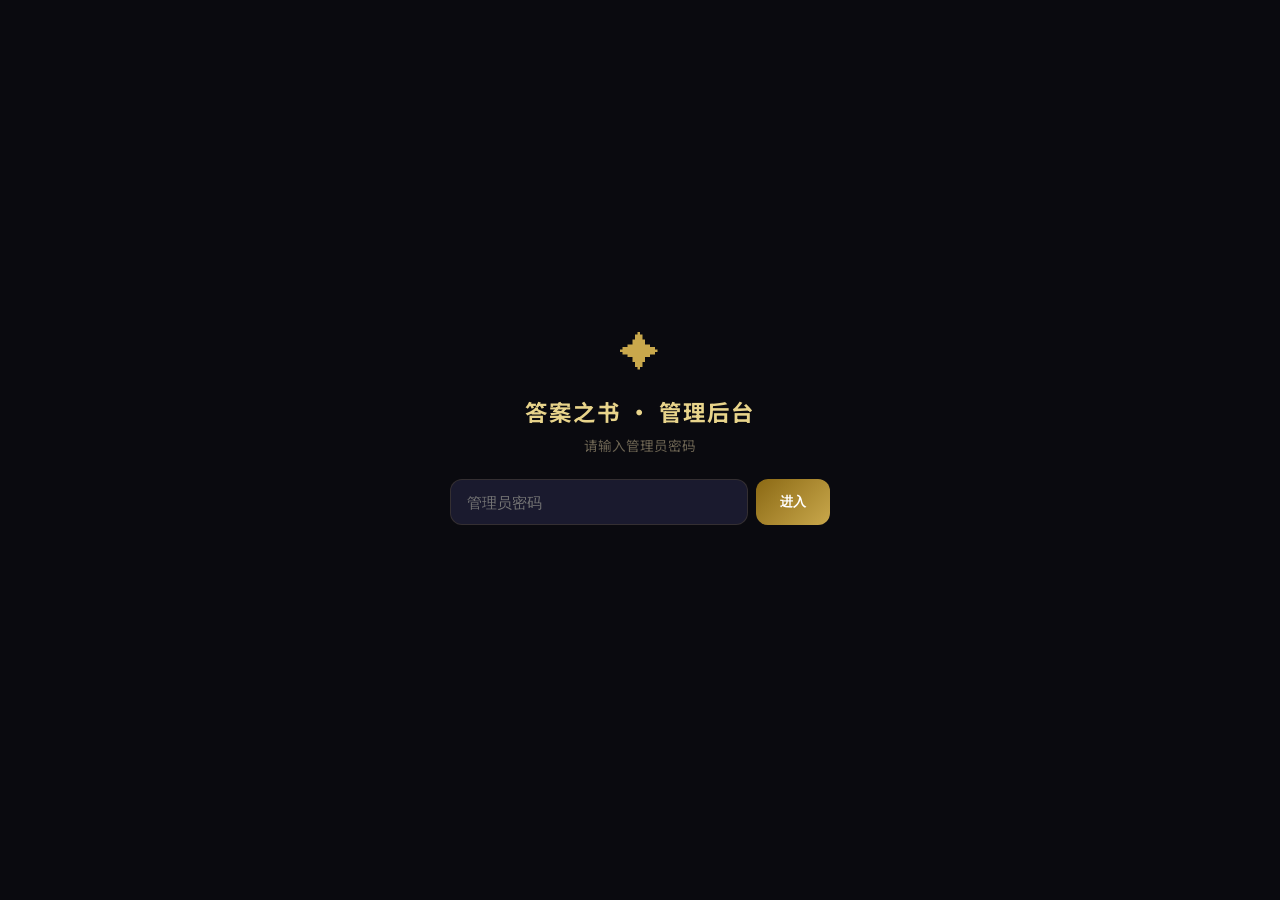
==== admin.html @ 8a8ade51 "Deploy answer-book to GitHub Pages" ====
<!DOCTYPE html>
<html lang="zh-CN">
<head>
    <meta charset="UTF-8">
    <meta name="viewport" content="width=device-width, initial-scale=1.0, viewport-fit=cover">
    <title>答案之书 · 管理后台</title>
    <link href="https://fonts.googleapis.com/css2?family=Noto+Sans+SC:wght@300;400;500;700&family=JetBrains+Mono:wght@400;500&display=swap" rel="stylesheet">
    <link rel="stylesheet" href="admin.css">
</head>
<body>
    <div id="admin-app">
        <!-- 登录页 -->
        <div id="admin-login" class="admin-login">
            <div class="admin-login-card">
                <div class="admin-logo">✦</div>
                <h1>答案之书 · 管理后台</h1>
                <p>请输入管理员密码</p>
                <div class="admin-input-group">
                    <input type="password" id="adminPassword" placeholder="管理员密码" onkeydown="if(event.key==='Enter')adminLogin()">
                    <button onclick="adminLogin()">进入</button>
                </div>
                <p class="admin-error" id="adminError"></p>
            </div>
        </div>

        <!-- 管理面板 -->
        <div id="admin-panel" class="admin-panel" style="display:none">
            <header class="admin-header">
                <div class="admin-header-left">
                    <span class="admin-header-icon">✦</span>
                    <h1>邀请码管理</h1>
                </div>
                <div class="admin-header-right">
                    <a href="index.html" class="admin-link">前往答案之书</a>
                    <button class="btn-logout" onclick="adminLogout()">退出登录</button>
                </div>
            </header>

            <!-- 统计卡片 -->
            <div class="stats-grid">
                <div class="stat-card total">
                    <div class="stat-number" id="statTotal">0</div>
                    <div class="stat-label">总数</div>
                </div>
                <div class="stat-card unused">
                    <div class="stat-number" id="statUnused">0</div>
                    <div class="stat-label">未使用</div>
                </div>
                <div class="stat-card used">
                    <div class="stat-number" id="statUsed">0</div>
                    <div class="stat-label">已使用</div>
                </div>
                <div class="stat-card disabled">
                    <div class="stat-number" id="statDisabled">0</div>
                    <div class="stat-label">已禁用</div>
                </div>
            </div>

            <!-- 操作栏 -->
            <div class="actions-bar">
                <div class="actions-left">
                    <button class="btn-generate" onclick="generateNewCodes()">
                        <svg width="16" height="16" viewBox="0 0 24 24" fill="none" stroke="currentColor" stroke-width="2"><path d="M12 5v14M5 12h14"/></svg>
                        生成邀请码
                    </button>
                    <select id="generateCount" class="select-count">
                        <option value="1">1个</option>
                        <option value="5">5个</option>
                        <option value="10">10个</option>
                        <option value="20">20个</option>
                    </select>
                </div>
                <div class="actions-right">
                    <div class="filter-group">
                        <button class="filter-btn active" data-filter="all" onclick="filterCodes('all', this)">全部</button>
                        <button class="filter-btn" data-filter="unused" onclick="filterCodes('unused', this)">未使用</button>
                        <button class="filter-btn" data-filter="used" onclick="filterCodes('used', this)">已使用</button>
                        <button class="filter-btn" data-filter="disabled" onclick="filterCodes('disabled', this)">已禁用</button>
                    </div>
                </div>
            </div>

            <!-- 邀请码列表 -->
            <div class="codes-table-wrapper">
                <table class="codes-table">
                    <thead>
                        <tr>
                            <th>#</th>
                            <th>邀请码</th>
                            <th>状态</th>
                            <th>创建时间</th>
                            <th>使用时间</th>
                            <th>操作</th>
                        </tr>
                    </thead>
                    <tbody id="codesTableBody">
                    </tbody>
                </table>
                <div class="empty-state" id="emptyState" style="display:none">
                    <p>暂无邀请码数据</p>
                </div>
            </div>
        </div>
    </div>

    <!-- Toast -->
    <div class="toast-container" id="toastContainer"></div>

    <script src="invite-code.js"></script>
    <script>
        let currentFilter = 'all';

        // 初始化
        document.addEventListener('DOMContentLoaded', () => {
            InviteCodeManager.init();
            if (InviteCodeManager.isAdminAuthed()) {
                showPanel();
            }
        });

        function adminLogin() {
            const pwd = document.getElementById('adminPassword').value;
            if (InviteCodeManager.verifyAdmin(pwd)) {
                showPanel();
            } else {
                document.getElementById('adminError').textContent = '密码错误';
                document.getElementById('adminPassword').classList.add('shake');
                setTimeout(() => document.getElementById('adminPassword').classList.remove('shake'), 500);
            }
        }

        function adminLogout() {
            InviteCodeManager.adminLogout();
            document.getElementById('admin-login').style.display = 'flex';
            document.getElementById('admin-panel').style.display = 'none';
        }

        function showPanel() {
            document.getElementById('admin-login').style.display = 'none';
            document.getElementById('admin-panel').style.display = 'block';
            refreshData();
        }

        function refreshData() {
            // 更新统计
            const stats = InviteCodeManager.getStats();
            document.getElementById('statTotal').textContent = stats.total;
            document.getElementById('statUnused').textContent = stats.unused;
            document.getElementById('statUsed').textContent = stats.used;
            document.getElementById('statDisabled').textContent = stats.disabled;

            // 更新表格
            renderTable();
        }

        function renderTable() {
            const codes = InviteCodeManager.getAllCodes();
            const filtered = currentFilter === 'all' ? codes : codes.filter(c => c.status === currentFilter);
            const tbody = document.getElementById('codesTableBody');
            const empty = document.getElementById('emptyState');

            if (filtered.length === 0) {
                tbody.innerHTML = '';
                empty.style.display = 'block';
                return;
            }
            empty.style.display = 'none';

            tbody.innerHTML = filtered.map((code, i) => `
                <tr class="code-row ${code.status}">
                    <td class="td-num">${i + 1}</td>
                    <td class="td-code">
                        <span class="code-text">${code.code}</span>
                        <button class="btn-copy-sm" onclick="copyCode('${code.code}')" title="复制">
                            <svg width="14" height="14" viewBox="0 0 24 24" fill="none" stroke="currentColor" stroke-width="2"><rect x="9" y="9" width="13" height="13" rx="2" ry="2"/><path d="M5 15H4a2 2 0 0 1-2-2V4a2 2 0 0 1 2-2h9a2 2 0 0 1 2 2v1"/></svg>
                        </button>
                    </td>
                    <td><span class="status-badge ${code.status}">${getStatusText(code.status)}</span></td>
                    <td class="td-time">${formatTime(code.createdAt)}</td>
                    <td class="td-time">${code.usedAt ? formatTime(code.usedAt) : '-'}</td>
                    <td class="td-actions">
                        ${code.status === 'unused' ? `<button class="btn-action disable" onclick="toggleCode('${code.code}', 'disable')">禁用</button>` : ''}
                        ${code.status === 'disabled' ? `<button class="btn-action enable" onclick="toggleCode('${code.code}', 'enable')">启用</button>` : ''}
                        ${code.status === 'used' ? `<button class="btn-action reset" onclick="toggleCode('${code.code}', 'enable')">重置</button>` : ''}
                        <button class="btn-action delete" onclick="deleteCode('${code.code}')">删除</button>
                    </td>
                </tr>
            `).join('');
        }

        function generateNewCodes() {
            const count = parseInt(document.getElementById('generateCount').value);
            const newCodes = InviteCodeManager.generateCodes(count);
            refreshData();
            showToast(`成功生成 ${count} 个邀请码`);
        }

        function filterCodes(filter, btn) {
            currentFilter = filter;
            document.querySelectorAll('.filter-btn').forEach(b => b.classList.remove('active'));
            btn.classList.add('active');
            renderTable();
        }

        function toggleCode(code, action) {
            if (action === 'disable') {
                InviteCodeManager.disableCode(code);
                showToast('已禁用');
            } else {
                InviteCodeManager.enableCode(code);
                showToast('已启用/重置');
            }
            refreshData();
        }

        function deleteCode(code) {
            if (confirm('确定删除此邀请码？')) {
                InviteCodeManager.deleteCode(code);
                refreshData();
                showToast('已删除');
            }
        }

        function copyCode(code) {
            navigator.clipboard.writeText(code).then(() => showToast('已复制到剪贴板'));
        }

        function getStatusText(status) {
            return { unused: '未使用', used: '已使用', disabled: '已禁用' }[status] || status;
        }

        function formatTime(isoStr) {
            if (!isoStr) return '-';
            const d = new Date(isoStr);
            return `${d.getMonth()+1}/${d.getDate()} ${d.getHours().toString().padStart(2,'0')}:${d.getMinutes().toString().padStart(2,'0')}`;
        }

        function showToast(msg) {
            const container = document.getElementById('toastContainer');
            const toast = document.createElement('div');
            toast.className = 'toast';
            toast.textContent = msg;
            container.appendChild(toast);
            requestAnimationFrame(() => toast.classList.add('show'));
            setTimeout(() => {
                toast.classList.remove('show');
                setTimeout(() => toast.remove(), 300);
            }, 2000);
        }
    </script>
</body>
</html>
---- admin.css ----
/* ============================================================
   答案之书 · 管理后台样式
   ============================================================ */
:root {
    --bg-deep: #0a0a0f;
    --bg-surface: #12121a;
    --bg-card: #1a1a2e;
    --bg-card-hover: #222240;
    --text-primary: #f0e6d3;
    --text-secondary: #a09880;
    --text-muted: #6b6352;
    --gold: #c9a84c;
    --gold-light: #e8d48b;
    --gold-dark: #8b6914;
    --border: rgba(201,168,76,0.15);
    --green: #4ECDC4;
    --red: #FF6B6B;
    --orange: #FFB347;
    --radius: 12px;
    --font-sans: 'Noto Sans SC', -apple-system, BlinkMacSystemFont, sans-serif;
    --font-mono: 'JetBrains Mono', 'Courier New', monospace;
}

* { box-sizing: border-box; margin: 0; padding: 0; }
body {
    font-family: var(--font-sans);
    background: var(--bg-deep);
    color: var(--text-primary);
    min-height: 100vh;
    -webkit-font-smoothing: antialiased;
}

/* ===== Login ===== */
.admin-login {
    display: flex;
    align-items: center;
    justify-content: center;
    min-height: 100vh;
    padding: 24px;
}
.admin-login-card {
    text-align: center;
    max-width: 380px;
    width: 100%;
}
.admin-logo {
    font-size: 2.5rem;
    color: var(--gold);
    margin-bottom: 16px;
}
.admin-login-card h1 {
    font-size: 1.4rem;
    color: var(--gold-light);
    margin-bottom: 8px;
    letter-spacing: 2px;
}
.admin-login-card > p {
    color: var(--text-muted);
    font-size: 0.85rem;
    margin-bottom: 24px;
}
.admin-input-group {
    display: flex;
    gap: 8px;
}
.admin-input-group input {
    flex: 1;
    height: 46px;
    background: var(--bg-card);
    border: 1.5px solid var(--border);
    border-radius: var(--radius);
    padding: 0 16px;
    color: var(--text-primary);
    font-size: 0.95rem;
    outline: none;
    transition: border-color 0.3s;
}
.admin-input-group input:focus { border-color: var(--gold); }
.admin-input-group button {
    height: 46px;
    padding: 0 24px;
    background: linear-gradient(135deg, var(--gold-dark), var(--gold));
    border: none;
    border-radius: var(--radius);
    color: #fff;
    font-weight: 600;
    cursor: pointer;
    white-space: nowrap;
    transition: all 0.2s;
}
.admin-input-group button:hover { opacity: 0.9; }
.admin-error { color: var(--red); font-size: 0.8rem; margin-top: 10px; min-height: 20px; }

@keyframes shake { 0%,100%{transform:translateX(0)} 20%{transform:translateX(-6px)} 40%{transform:translateX(6px)} 60%{transform:translateX(-4px)} 80%{transform:translateX(4px)} }
.shake { animation: shake 0.4s ease; }

/* ===== Panel ===== */
.admin-panel {
    max-width: 960px;
    margin: 0 auto;
    padding: 24px;
}
.admin-header {
    display: flex;
    align-items: center;
    justify-content: space-between;
    margin-bottom: 28px;
    flex-wrap: wrap;
    gap: 12px;
}
.admin-header-left {
    display: flex;
    align-items: center;
    gap: 10px;
}
.admin-header-icon { font-size: 1.5rem; color: var(--gold); }
.admin-header h1 {
    font-size: 1.3rem;
    color: var(--gold-light);
    letter-spacing: 2px;
}
.admin-header-right { display: flex; gap: 10px; align-items: center; }
.admin-link {
    color: var(--text-secondary);
    font-size: 0.85rem;
    text-decoration: none;
    padding: 8px 14px;
    border-radius: 8px;
    transition: all 0.2s;
}
.admin-link:hover { color: var(--gold-light); background: var(--bg-card); }
.btn-logout {
    background: var(--bg-card);
    border: 1px solid var(--border);
    color: var(--text-secondary);
    padding: 8px 14px;
    border-radius: 8px;
    font-size: 0.85rem;
    cursor: pointer;
    transition: all 0.2s;
}
.btn-logout:hover { color: var(--red); border-color: rgba(255,107,107,0.3); }

/* Stats */
.stats-grid {
    display: grid;
    grid-template-columns: repeat(4, 1fr);
    gap: 12px;
    margin-bottom: 24px;
}
.stat-card {
    background: var(--bg-card);
    border: 1px solid var(--border);
    border-radius: var(--radius);
    padding: 20px;
    text-align: center;
}
.stat-number {
    font-size: 2rem;
    font-weight: 700;
    margin-bottom: 4px;
    font-family: var(--font-mono);
}
.stat-label { font-size: 0.8rem; color: var(--text-muted); }
.stat-card.total .stat-number { color: var(--gold-light); }
.stat-card.unused .stat-number { color: var(--green); }
.stat-card.used .stat-number { color: var(--text-secondary); }
.stat-card.disabled .stat-number { color: var(--red); }

/* Actions */
.actions-bar {
    display: flex;
    align-items: center;
    justify-content: space-between;
    margin-bottom: 16px;
    flex-wrap: wrap;
    gap: 12px;
}
.actions-left { display: flex; gap: 8px; align-items: center; }
.btn-generate {
    height: 40px;
    padding: 0 18px;
    background: linear-gradient(135deg, var(--gold-dark), var(--gold));
    border: none;
    border-radius: 8px;
    color: #fff;
    font-size: 0.85rem;
    font-weight: 600;
    cursor: pointer;
    display: flex;
    align-items: center;
    gap: 6px;
    transition: all 0.2s;
}
.btn-generate:hover { opacity: 0.9; }
.select-count {
    height: 40px;
    padding: 0 12px;
    background: var(--bg-card);
    border: 1px solid var(--border);
    border-radius: 8px;
    color: var(--text-primary);
    font-size: 0.85rem;
    cursor: pointer;
    outline: none;
}
.filter-group { display: flex; gap: 4px; }
.filter-btn {
    padding: 8px 14px;
    background: var(--bg-card);
    border: 1px solid var(--border);
    border-radius: 8px;
    color: var(--text-muted);
    font-size: 0.8rem;
    cursor: pointer;
    transition: all 0.2s;
}
.filter-btn:hover { color: var(--text-secondary); }
.filter-btn.active {
    background: rgba(201,168,76,0.1);
    border-color: var(--gold);
    color: var(--gold-light);
}

/* Table */
.codes-table-wrapper {
    background: var(--bg-card);
    border: 1px solid var(--border);
    border-radius: var(--radius);
    overflow: hidden;
    overflow-x: auto;
}
.codes-table {
    width: 100%;
    border-collapse: collapse;
    font-size: 0.85rem;
    min-width: 640px;
}
.codes-table th {
    text-align: left;
    padding: 14px 16px;
    background: rgba(0,0,0,0.2);
    color: var(--text-muted);
    font-weight: 500;
    font-size: 0.8rem;
    letter-spacing: 1px;
    text-transform: uppercase;
    border-bottom: 1px solid var(--border);
}
.codes-table td {
    padding: 12px 16px;
    border-bottom: 1px solid rgba(255,255,255,0.03);
}
.code-row:hover td { background: rgba(201,168,76,0.03); }
.td-num { color: var(--text-muted); width: 40px; }
.td-code { font-family: var(--font-mono); letter-spacing: 1px; }
.code-text { color: var(--gold-light); }
.btn-copy-sm {
    background: none;
    border: none;
    color: var(--text-muted);
    cursor: pointer;
    padding: 4px;
    vertical-align: middle;
    transition: color 0.2s;
}
.btn-copy-sm:hover { color: var(--gold); }
.td-time { color: var(--text-muted); font-size: 0.8rem; font-family: var(--font-mono); }

.status-badge {
    display: inline-block;
    padding: 4px 12px;
    border-radius: 20px;
    font-size: 0.75rem;
    font-weight: 500;
}
.status-badge.unused { background: rgba(78,205,196,0.1); color: var(--green); }
.status-badge.used { background: rgba(160,152,128,0.1); color: var(--text-secondary); }
.status-badge.disabled { background: rgba(255,107,107,0.1); color: var(--red); }

.td-actions { display: flex; gap: 6px; }
.btn-action {
    padding: 5px 12px;
    border-radius: 6px;
    font-size: 0.75rem;
    cursor: pointer;
    border: 1px solid;
    background: transparent;
    transition: all 0.2s;
}
.btn-action.disable { color: var(--orange); border-color: rgba(255,179,71,0.3); }
.btn-action.disable:hover { background: rgba(255,179,71,0.1); }
.btn-action.enable { color: var(--green); border-color: rgba(78,205,196,0.3); }
.btn-action.enable:hover { background: rgba(78,205,196,0.1); }
.btn-action.reset { color: var(--text-secondary); border-color: var(--border); }
.btn-action.reset:hover { background: rgba(201,168,76,0.05); }
.btn-action.delete { color: var(--red); border-color: rgba(255,107,107,0.3); }
.btn-action.delete:hover { background: rgba(255,107,107,0.1); }

.empty-state {
    padding: 48px;
    text-align: center;
    color: var(--text-muted);
}

/* Toast */
.toast-container {
    position: fixed;
    top: 24px;
    left: 50%;
    transform: translateX(-50%);
    z-index: 9999;
    display: flex;
    flex-direction: column;
    gap: 8px;
    pointer-events: none;
}
.toast {
    padding: 10px 20px;
    background: var(--bg-card);
    border: 1px solid var(--border);
    border-radius: 8px;
    color: var(--text-primary);
    font-size: 0.85rem;
    box-shadow: 0 4px 20px rgba(0,0,0,0.3);
    opacity: 0;
    transform: translateY(-8px);
    transition: all 0.3s;
    pointer-events: auto;
}
.toast.show { opacity: 1; transform: translateY(0); }

/* Responsive */
@media (max-width: 640px) {
    .stats-grid { grid-template-columns: 1fr 1fr; }
    .actions-bar { flex-direction: column; align-items: stretch; }
    .actions-left, .actions-right { justify-content: center; flex-wrap: wrap; }
    .admin-header { flex-direction: column; align-items: flex-start; }
    .filter-group { flex-wrap: wrap; }
}
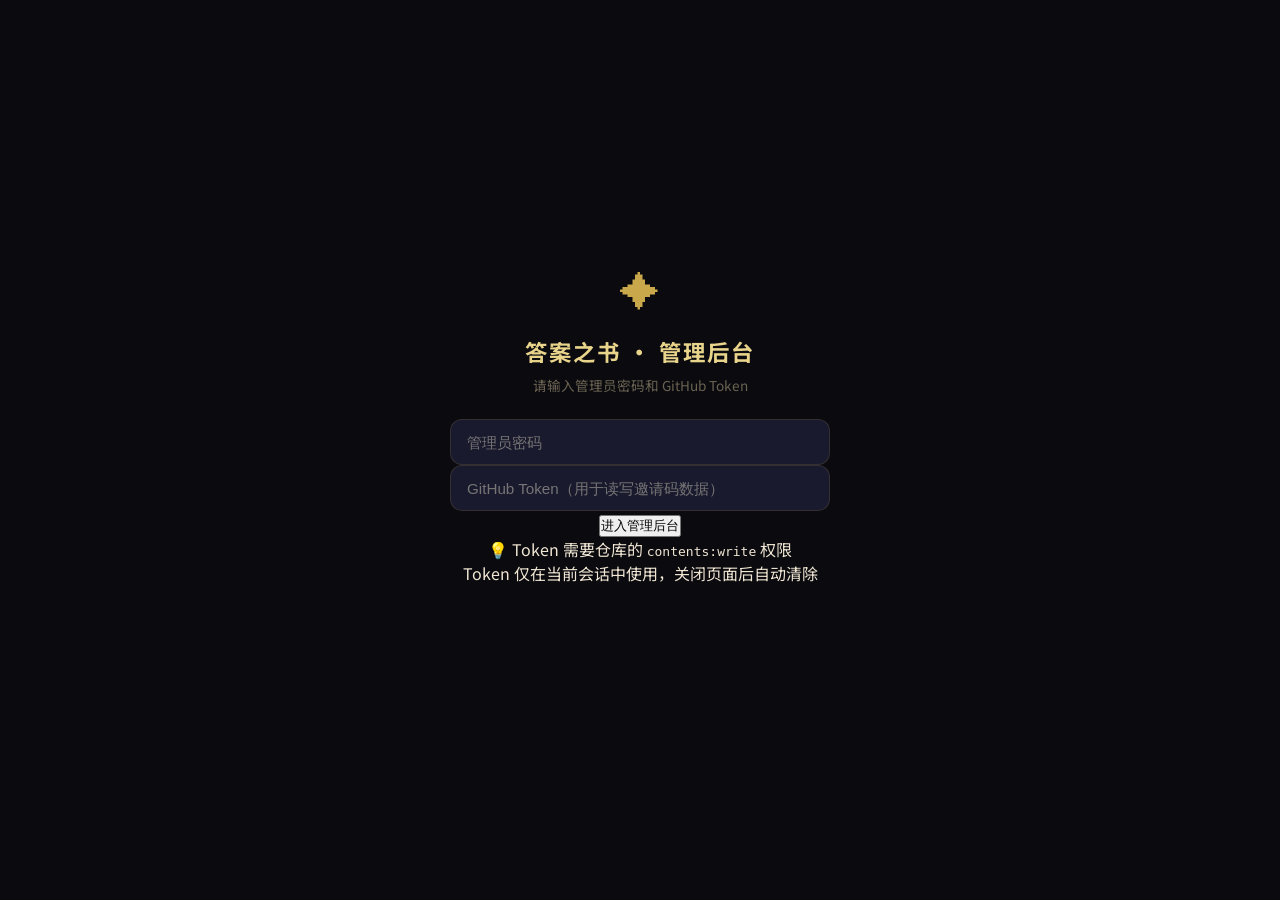
==== commit 6e21f99f: "Update admin.html - GitHub API backend" ====
--- a/admin.html
+++ b/admin.html
@@ -1,252 +1,451 @@
-<!DOCTYPE html>
-<html lang="zh-CN">
-<head>
-    <meta charset="UTF-8">
-    <meta name="viewport" content="width=device-width, initial-scale=1.0, viewport-fit=cover">
-    <title>答案之书 · 管理后台</title>
-    <link href="https://fonts.googleapis.com/css2?family=Noto+Sans+SC:wght@300;400;500;700&family=JetBrains+Mono:wght@400;500&display=swap" rel="stylesheet">
-    <link rel="stylesheet" href="admin.css">
-</head>
-<body>
-    <div id="admin-app">
-        <!-- 登录页 -->
-        <div id="admin-login" class="admin-login">
-            <div class="admin-login-card">
-                <div class="admin-logo">✦</div>
-                <h1>答案之书 · 管理后台</h1>
-                <p>请输入管理员密码</p>
-                <div class="admin-input-group">
-                    <input type="password" id="adminPassword" placeholder="管理员密码" onkeydown="if(event.key==='Enter')adminLogin()">
-                    <button onclick="adminLogin()">进入</button>
-                </div>
-                <p class="admin-error" id="adminError"></p>
-            </div>
-        </div>
-
-        <!-- 管理面板 -->
-        <div id="admin-panel" class="admin-panel" style="display:none">
-            <header class="admin-header">
-                <div class="admin-header-left">
-                    <span class="admin-header-icon">✦</span>
-                    <h1>邀请码管理</h1>
-                </div>
-                <div class="admin-header-right">
-                    <a href="index.html" class="admin-link">前往答案之书</a>
-                    <button class="btn-logout" onclick="adminLogout()">退出登录</button>
-                </div>
-            </header>
-
-            <!-- 统计卡片 -->
-            <div class="stats-grid">
-                <div class="stat-card total">
-                    <div class="stat-number" id="statTotal">0</div>
-                    <div class="stat-label">总数</div>
-                </div>
-                <div class="stat-card unused">
-                    <div class="stat-number" id="statUnused">0</div>
-                    <div class="stat-label">未使用</div>
-                </div>
-                <div class="stat-card used">
-                    <div class="stat-number" id="statUsed">0</div>
-                    <div class="stat-label">已使用</div>
-                </div>
-                <div class="stat-card disabled">
-                    <div class="stat-number" id="statDisabled">0</div>
-                    <div class="stat-label">已禁用</div>
-                </div>
-            </div>
-
-            <!-- 操作栏 -->
-            <div class="actions-bar">
-                <div class="actions-left">
-                    <button class="btn-generate" onclick="generateNewCodes()">
-                        <svg width="16" height="16" viewBox="0 0 24 24" fill="none" stroke="currentColor" stroke-width="2"><path d="M12 5v14M5 12h14"/></svg>
-                        生成邀请码
-                    </button>
-                    <select id="generateCount" class="select-count">
-                        <option value="1">1个</option>
-                        <option value="5">5个</option>
-                        <option value="10">10个</option>
-                        <option value="20">20个</option>
-                    </select>
-                </div>
-                <div class="actions-right">
-                    <div class="filter-group">
-                        <button class="filter-btn active" data-filter="all" onclick="filterCodes('all', this)">全部</button>
-                        <button class="filter-btn" data-filter="unused" onclick="filterCodes('unused', this)">未使用</button>
-                        <button class="filter-btn" data-filter="used" onclick="filterCodes('used', this)">已使用</button>
-                        <button class="filter-btn" data-filter="disabled" onclick="filterCodes('disabled', this)">已禁用</button>
-                    </div>
-                </div>
-            </div>
-
-            <!-- 邀请码列表 -->
-            <div class="codes-table-wrapper">
-                <table class="codes-table">
-                    <thead>
-                        <tr>
-                            <th>#</th>
-                            <th>邀请码</th>
-                            <th>状态</th>
-                            <th>创建时间</th>
-                            <th>使用时间</th>
-                            <th>操作</th>
-                        </tr>
-                    </thead>
-                    <tbody id="codesTableBody">
-                    </tbody>
-                </table>
-                <div class="empty-state" id="emptyState" style="display:none">
-                    <p>暂无邀请码数据</p>
-                </div>
-            </div>
-        </div>
-    </div>
-
-    <!-- Toast -->
-    <div class="toast-container" id="toastContainer"></div>
-
-    <script src="invite-code.js"></script>
-    <script>
-        let currentFilter = 'all';
-
-        // 初始化
-        document.addEventListener('DOMContentLoaded', () => {
-            InviteCodeManager.init();
-            if (InviteCodeManager.isAdminAuthed()) {
-                showPanel();
-            }
-        });
-
-        function adminLogin() {
-            const pwd = document.getElementById('adminPassword').value;
-            if (InviteCodeManager.verifyAdmin(pwd)) {
-                showPanel();
-            } else {
-                document.getElementById('adminError').textContent = '密码错误';
-                document.getElementById('adminPassword').classList.add('shake');
-                setTimeout(() => document.getElementById('adminPassword').classList.remove('shake'), 500);
-            }
-        }
-
-        function adminLogout() {
-            InviteCodeManager.adminLogout();
-            document.getElementById('admin-login').style.display = 'flex';
-            document.getElementById('admin-panel').style.display = 'none';
-        }
-
-        function showPanel() {
-            document.getElementById('admin-login').style.display = 'none';
-            document.getElementById('admin-panel').style.display = 'block';
-            refreshData();
-        }
-
-        function refreshData() {
-            // 更新统计
-            const stats = InviteCodeManager.getStats();
-            document.getElementById('statTotal').textContent = stats.total;
-            document.getElementById('statUnused').textContent = stats.unused;
-            document.getElementById('statUsed').textContent = stats.used;
-            document.getElementById('statDisabled').textContent = stats.disabled;
-
-            // 更新表格
-            renderTable();
-        }
-
-        function renderTable() {
-            const codes = InviteCodeManager.getAllCodes();
-            const filtered = currentFilter === 'all' ? codes : codes.filter(c => c.status === currentFilter);
-            const tbody = document.getElementById('codesTableBody');
-            const empty = document.getElementById('emptyState');
-
-            if (filtered.length === 0) {
-                tbody.innerHTML = '';
-                empty.style.display = 'block';
-                return;
-            }
-            empty.style.display = 'none';
-
-            tbody.innerHTML = filtered.map((code, i) => `
-                <tr class="code-row ${code.status}">
-                    <td class="td-num">${i + 1}</td>
-                    <td class="td-code">
-                        <span class="code-text">${code.code}</span>
-                        <button class="btn-copy-sm" onclick="copyCode('${code.code}')" title="复制">
-                            <svg width="14" height="14" viewBox="0 0 24 24" fill="none" stroke="currentColor" stroke-width="2"><rect x="9" y="9" width="13" height="13" rx="2" ry="2"/><path d="M5 15H4a2 2 0 0 1-2-2V4a2 2 0 0 1 2-2h9a2 2 0 0 1 2 2v1"/></svg>
-                        </button>
-                    </td>
-                    <td><span class="status-badge ${code.status}">${getStatusText(code.status)}</span></td>
-                    <td class="td-time">${formatTime(code.createdAt)}</td>
-                    <td class="td-time">${code.usedAt ? formatTime(code.usedAt) : '-'}</td>
-                    <td class="td-actions">
-                        ${code.status === 'unused' ? `<button class="btn-action disable" onclick="toggleCode('${code.code}', 'disable')">禁用</button>` : ''}
-                        ${code.status === 'disabled' ? `<button class="btn-action enable" onclick="toggleCode('${code.code}', 'enable')">启用</button>` : ''}
-                        ${code.status === 'used' ? `<button class="btn-action reset" onclick="toggleCode('${code.code}', 'enable')">重置</button>` : ''}
-                        <button class="btn-action delete" onclick="deleteCode('${code.code}')">删除</button>
-                    </td>
-                </tr>
-            `).join('');
-        }
-
-        function generateNewCodes() {
-            const count = parseInt(document.getElementById('generateCount').value);
-            const newCodes = InviteCodeManager.generateCodes(count);
-            refreshData();
-            showToast(`成功生成 ${count} 个邀请码`);
-        }
-
-        function filterCodes(filter, btn) {
-            currentFilter = filter;
-            document.querySelectorAll('.filter-btn').forEach(b => b.classList.remove('active'));
-            btn.classList.add('active');
-            renderTable();
-        }
-
-        function toggleCode(code, action) {
-            if (action === 'disable') {
-                InviteCodeManager.disableCode(code);
-                showToast('已禁用');
-            } else {
-                InviteCodeManager.enableCode(code);
-                showToast('已启用/重置');
-            }
-            refreshData();
-        }
-
-        function deleteCode(code) {
-            if (confirm('确定删除此邀请码？')) {
-                InviteCodeManager.deleteCode(code);
-                refreshData();
-                showToast('已删除');
-            }
-        }
-
-        function copyCode(code) {
-            navigator.clipboard.writeText(code).then(() => showToast('已复制到剪贴板'));
-        }
-
-        function getStatusText(status) {
-            return { unused: '未使用', used: '已使用', disabled: '已禁用' }[status] || status;
-        }
-
-        function formatTime(isoStr) {
-            if (!isoStr) return '-';
-            const d = new Date(isoStr);
-            return `${d.getMonth()+1}/${d.getDate()} ${d.getHours().toString().padStart(2,'0')}:${d.getMinutes().toString().padStart(2,'0')}`;
-        }
-
-        function showToast(msg) {
-            const container = document.getElementById('toastContainer');
-            const toast = document.createElement('div');
-            toast.className = 'toast';
-            toast.textContent = msg;
-            container.appendChild(toast);
-            requestAnimationFrame(() => toast.classList.add('show'));
-            setTimeout(() => {
-                toast.classList.remove('show');
-                setTimeout(() => toast.remove(), 300);
-            }, 2000);
-        }
-    </script>
-</body>
-</html>
+<!DOCTYPE html>
+<html lang="zh-CN">
+<head>
+    <meta charset="UTF-8">
+    <meta name="viewport" content="width=device-width, initial-scale=1.0, viewport-fit=cover">
+    <title>答案之书 · 管理后台</title>
+    <link href="https://fonts.googleapis.com/css2?family=Noto+Sans+SC:wght@300;400;500;700&family=JetBrains+Mono:wght@400;500&display=swap" rel="stylesheet">
+    <link rel="stylesheet" href="admin.css">
+</head>
+<body>
+    <div id="admin-app">
+        <!-- 登录页 -->
+        <div id="admin-login" class="admin-login">
+            <div class="admin-login-card">
+                <div class="admin-logo">✦</div>
+                <h1>答案之书 · 管理后台</h1>
+                <p>请输入管理员密码和 GitHub Token</p>
+                <div class="admin-input-stack">
+                    <div class="admin-input-group">
+                        <input type="password" id="adminPassword" placeholder="管理员密码" onkeydown="if(event.key==='Enter')document.getElementById('adminToken').focus()">
+                    </div>
+                    <div class="admin-input-group">
+                        <input type="password" id="adminToken" placeholder="GitHub Token（用于读写邀请码数据）" onkeydown="if(event.key==='Enter')adminLogin()">
+                    </div>
+                    <button class="btn-login-full" onclick="adminLogin()">进入管理后台</button>
+                    <div class="token-hint">
+                        <p>💡 Token 需要仓库的 <code>contents:write</code> 权限</p>
+                        <p>Token 仅在当前会话中使用，关闭页面后自动清除</p>
+                    </div>
+                </div>
+                <p class="admin-error" id="adminError"></p>
+            </div>
+        </div>
+
+        <!-- 管理面板 -->
+        <div id="admin-panel" class="admin-panel" style="display:none">
+            <header class="admin-header">
+                <div class="admin-header-left">
+                    <span class="admin-header-icon">✦</span>
+                    <h1>邀请码管理</h1>
+                    <span class="sync-badge" id="syncBadge" title="数据来源">☁️ GitHub</span>
+                </div>
+                <div class="admin-header-right">
+                    <button class="btn-refresh" onclick="refreshData()" title="刷新数据">
+                        <svg width="16" height="16" viewBox="0 0 24 24" fill="none" stroke="currentColor" stroke-width="2"><path d="M1 4v6h6M23 20v-6h-6"/><path d="M20.49 9A9 9 0 0 0 5.64 5.64L1 10m22 4l-4.64 4.36A9 9 0 0 1 3.51 15"/></svg>
+                        刷新
+                    </button>
+                    <a href="index.html" class="admin-link">前往答案之书</a>
+                    <button class="btn-logout" onclick="adminLogout()">退出登录</button>
+                </div>
+            </header>
+
+            <!-- Loading 遮罩 -->
+            <div class="admin-loading" id="adminLoading" style="display:none">
+                <div class="loading-spinner"></div>
+                <p id="loadingMessage">加载中...</p>
+            </div>
+
+            <!-- 统计卡片 -->
+            <div class="stats-grid">
+                <div class="stat-card total">
+                    <div class="stat-number" id="statTotal">-</div>
+                    <div class="stat-label">总数</div>
+                </div>
+                <div class="stat-card unused">
+                    <div class="stat-number" id="statUnused">-</div>
+                    <div class="stat-label">未使用</div>
+                </div>
+                <div class="stat-card used">
+                    <div class="stat-number" id="statUsed">-</div>
+                    <div class="stat-label">已使用</div>
+                </div>
+                <div class="stat-card disabled">
+                    <div class="stat-number" id="statDisabled">-</div>
+                    <div class="stat-label">已禁用</div>
+                </div>
+            </div>
+
+            <!-- 操作栏 -->
+            <div class="actions-bar">
+                <div class="actions-left">
+                    <button class="btn-generate" onclick="generateNewCodes()" id="btnGenerate">
+                        <svg width="16" height="16" viewBox="0 0 24 24" fill="none" stroke="currentColor" stroke-width="2"><path d="M12 5v14M5 12h14"/></svg>
+                        生成邀请码
+                    </button>
+                    <select id="generateCount" class="select-count">
+                        <option value="1">1个</option>
+                        <option value="5">5个</option>
+                        <option value="10">10个</option>
+                        <option value="20">20个</option>
+                    </select>
+                    <button class="btn-init-codes" onclick="initPresetCodes()" id="btnInit" title="将预置的20个邀请码初始化到仓库（仅首次使用）">
+                        🔧 初始化预置码
+                    </button>
+                </div>
+                <div class="actions-right">
+                    <div class="filter-group">
+                        <button class="filter-btn active" data-filter="all" onclick="filterCodes('all', this)">全部</button>
+                        <button class="filter-btn" data-filter="unused" onclick="filterCodes('unused', this)">未使用</button>
+                        <button class="filter-btn" data-filter="used" onclick="filterCodes('used', this)">已使用</button>
+                        <button class="filter-btn" data-filter="disabled" onclick="filterCodes('disabled', this)">已禁用</button>
+                    </div>
+                </div>
+            </div>
+
+            <!-- 邀请码列表 -->
+            <div class="codes-table-wrapper">
+                <table class="codes-table">
+                    <thead>
+                        <tr>
+                            <th>#</th>
+                            <th>邀请码</th>
+                            <th>状态</th>
+                            <th>创建时间</th>
+                            <th>使用时间</th>
+                            <th>设备</th>
+                            <th>操作</th>
+                        </tr>
+                    </thead>
+                    <tbody id="codesTableBody">
+                    </tbody>
+                </table>
+                <div class="empty-state" id="emptyState" style="display:none">
+                    <p>暂无邀请码数据</p>
+                    <p class="empty-hint">点击"🔧 初始化预置码"导入预置的20个邀请码，或点击"生成邀请码"创建新的</p>
+                </div>
+            </div>
+
+            <!-- 批量操作区 -->
+            <div class="batch-actions" id="batchActions">
+                <div class="batch-info">
+                    <span class="batch-icon">📋</span>
+                    <span>快捷操作</span>
+                </div>
+                <button class="btn-batch" onclick="exportCodes()">
+                    📥 导出未使用码
+                </button>
+                <button class="btn-batch" onclick="copyAllUnused()">
+                    📋 复制所有未使用码
+                </button>
+            </div>
+        </div>
+    </div>
+
+    <!-- Toast -->
+    <div class="toast-container" id="toastContainer"></div>
+
+    <script src="github-store.js"></script>
+    <script src="invite-code.js"></script>
+    <script>
+        let currentFilter = 'all';
+        let allCodesCache = [];  // 本地缓存，减少重复请求
+
+        // ============ 初始化 ============
+        document.addEventListener('DOMContentLoaded', () => {
+            InviteCodeManager.init();
+            // 检查是否已有保存的 session
+            if (InviteCodeManager.isAdminAuthed()) {
+                const savedToken = sessionStorage.getItem('admin_gh_token');
+                if (savedToken) {
+                    GitHubStore.setToken(savedToken);
+                    showPanel();
+                }
+            }
+        });
+
+        // ============ 登录 ============
+        async function adminLogin() {
+            const pwd = document.getElementById('adminPassword').value;
+            const token = document.getElementById('adminToken').value.trim();
+            const errorEl = document.getElementById('adminError');
+
+            if (!pwd) {
+                errorEl.textContent = '请输入管理员密码';
+                return;
+            }
+            if (!token) {
+                errorEl.textContent = '请输入 GitHub Token';
+                return;
+            }
+
+            if (!InviteCodeManager.verifyAdmin(pwd)) {
+                errorEl.textContent = '密码错误';
+                document.getElementById('adminPassword').classList.add('shake');
+                setTimeout(() => document.getElementById('adminPassword').classList.remove('shake'), 500);
+                return;
+            }
+
+            // 验证 token 是否有效
+            errorEl.textContent = '正在验证 Token...';
+            GitHubStore.setToken(token);
+
+            try {
+                const { codes } = await GitHubStore.fetchCodes();
+                // Token 有效，保存到 session
+                sessionStorage.setItem('admin_gh_token', token);
+                errorEl.textContent = '';
+                showPanel();
+            } catch (err) {
+                errorEl.textContent = 'Token 验证失败：' + err.message;
+                GitHubStore.clearToken();
+            }
+        }
+
+        // ============ 退出 ============
+        function adminLogout() {
+            InviteCodeManager.adminLogout();
+            sessionStorage.removeItem('admin_gh_token');
+            GitHubStore.clearToken();
+            document.getElementById('admin-login').style.display = 'flex';
+            document.getElementById('admin-panel').style.display = 'none';
+            document.getElementById('adminPassword').value = '';
+            document.getElementById('adminToken').value = '';
+        }
+
+        // ============ 显示面板 ============
+        function showPanel() {
+            document.getElementById('admin-login').style.display = 'none';
+            document.getElementById('admin-panel').style.display = 'block';
+            refreshData();
+        }
+
+        // ============ Loading 控制 ============
+        function showLoading(msg) {
+            document.getElementById('loadingMessage').textContent = msg || '加载中...';
+            document.getElementById('adminLoading').style.display = 'flex';
+        }
+        function hideLoading() {
+            document.getElementById('adminLoading').style.display = 'none';
+        }
+
+        // ============ 刷新数据 ============
+        async function refreshData() {
+            showLoading('正在从 GitHub 获取最新数据...');
+            try {
+                GitHubStore.clearCache();  // 强制刷新
+                const codes = await InviteCodeManager.getAllCodes();
+                allCodesCache = codes;
+
+                // 更新统计
+                const total = codes.length;
+                const unused = codes.filter(c => c.status === 'unused').length;
+                const used = codes.filter(c => c.status === 'used').length;
+                const disabled = codes.filter(c => c.status === 'disabled').length;
+
+                document.getElementById('statTotal').textContent = total;
+                document.getElementById('statUnused').textContent = unused;
+                document.getElementById('statUsed').textContent = used;
+                document.getElementById('statDisabled').textContent = disabled;
+
+                // 更新表格
+                renderTable();
+                hideLoading();
+            } catch (err) {
+                hideLoading();
+                showToast('获取数据失败: ' + err.message, 'error');
+                console.error('[Admin] refreshData error:', err);
+            }
+        }
+
+        // ============ 渲染表格 ============
+        function renderTable() {
+            const codes = allCodesCache;
+            const filtered = currentFilter === 'all' ? codes : codes.filter(c => c.status === currentFilter);
+            const tbody = document.getElementById('codesTableBody');
+            const empty = document.getElementById('emptyState');
+
+            if (filtered.length === 0) {
+                tbody.innerHTML = '';
+                empty.style.display = 'block';
+                return;
+            }
+            empty.style.display = 'none';
+
+            tbody.innerHTML = filtered.map((code, i) => `
+                <tr class="code-row ${code.status}">
+                    <td class="td-num">${i + 1}</td>
+                    <td class="td-code">
+                        <span class="code-text">${code.code}</span>
+                        <button class="btn-copy-sm" onclick="copyCode('${code.code}')" title="复制">
+                            <svg width="14" height="14" viewBox="0 0 24 24" fill="none" stroke="currentColor" stroke-width="2"><rect x="9" y="9" width="13" height="13" rx="2" ry="2"/><path d="M5 15H4a2 2 0 0 1-2-2V4a2 2 0 0 1 2-2h9a2 2 0 0 1 2 2v1"/></svg>
+                        </button>
+                    </td>
+                    <td><span class="status-badge ${code.status}">${getStatusText(code.status)}</span></td>
+                    <td class="td-time">${formatTime(code.createdAt)}</td>
+                    <td class="td-time">${code.usedAt ? formatTime(code.usedAt) : '-'}</td>
+                    <td class="td-device">${code.usedBy ? '<span class="device-tag">' + code.usedBy.substring(0, 12) + '...</span>' : '-'}</td>
+                    <td class="td-actions">
+                        ${code.status === 'unused' ? `<button class="btn-action disable" onclick="toggleCode('${code.code}', 'disable')">禁用</button>` : ''}
+                        ${code.status === 'disabled' ? `<button class="btn-action enable" onclick="toggleCode('${code.code}', 'enable')">启用</button>` : ''}
+                        ${code.status === 'used' ? `<button class="btn-action reset" onclick="toggleCode('${code.code}', 'enable')">重置</button>` : ''}
+                        <button class="btn-action delete" onclick="deleteCode('${code.code}')">删除</button>
+                    </td>
+                </tr>
+            `).join('');
+        }
+
+        // ============ 生成新邀请码 ============
+        async function generateNewCodes() {
+            const count = parseInt(document.getElementById('generateCount').value);
+            const btn = document.getElementById('btnGenerate');
+            btn.disabled = true;
+            showLoading(`正在生成 ${count} 个邀请码...`);
+
+            try {
+                const newCodes = await InviteCodeManager.generateCodes(count);
+                await refreshData();
+                showToast(`成功生成 ${count} 个邀请码 ✨`);
+            } catch (err) {
+                hideLoading();
+                showToast('生成失败: ' + err.message, 'error');
+            } finally {
+                btn.disabled = false;
+            }
+        }
+
+        // ============ 初始化预置邀请码到仓库 ============
+        async function initPresetCodes() {
+            if (!confirm('确定要将预置的 20 个邀请码初始化到仓库吗？\n（如果已存在相同码则不会重复添加）')) return;
+
+            showLoading('正在初始化预置邀请码...');
+            try {
+                await GitHubStore.atomicUpdate((currentCodes) => {
+                    const existingSet = new Set(currentCodes.map(c => c.code));
+                    const toAdd = InviteCodeManager.PRESET_CODES
+                        .filter(code => !existingSet.has(code))
+                        .map(code => ({
+                            code: code,
+                            status: 'unused',
+                            createdAt: new Date().toISOString(),
+                            usedAt: null,
+                            usedBy: null,
+                        }));
+
+                    return {
+                        updatedCodes: [...currentCodes, ...toAdd],
+                        result: toAdd.length
+                    };
+                }, 'Initialize preset invite codes');
+
+                await refreshData();
+                showToast('预置邀请码初始化完成 ✨');
+            } catch (err) {
+                hideLoading();
+                showToast('初始化失败: ' + err.message, 'error');
+            }
+        }
+
+        // ============ 筛选 ============
+        function filterCodes(filter, btn) {
+            currentFilter = filter;
+            document.querySelectorAll('.filter-btn').forEach(b => b.classList.remove('active'));
+            btn.classList.add('active');
+            renderTable();
+        }
+
+        // ============ 操作邀请码 ============
+        async function toggleCode(code, action) {
+            const actionText = action === 'disable' ? '禁用' : '启用/重置';
+            showLoading(`正在${actionText}...`);
+
+            try {
+                if (action === 'disable') {
+                    await InviteCodeManager.disableCode(code);
+                } else {
+                    await InviteCodeManager.enableCode(code);
+                }
+                await refreshData();
+                showToast(`已${actionText} ✓`);
+            } catch (err) {
+                hideLoading();
+                showToast(`${actionText}失败: ` + err.message, 'error');
+            }
+        }
+
+        async function deleteCode(code) {
+            if (!confirm(`确定删除邀请码 ${code} ？\n此操作不可撤销。`)) return;
+
+            showLoading('正在删除...');
+            try {
+                await InviteCodeManager.deleteCode(code);
+                await refreshData();
+                showToast('已删除 ✓');
+            } catch (err) {
+                hideLoading();
+                showToast('删除失败: ' + err.message, 'error');
+            }
+        }
+
+        // ============ 复制 ============
+        function copyCode(code) {
+            navigator.clipboard.writeText(code).then(() => showToast('已复制到剪贴板 📋'));
+        }
+
+        // ============ 导出未使用码 ============
+        function exportCodes() {
+            const unused = allCodesCache.filter(c => c.status === 'unused');
+            if (unused.length === 0) {
+                showToast('没有可导出的未使用邀请码', 'warn');
+                return;
+            }
+            const text = unused.map(c => c.code).join('\n');
+            const blob = new Blob([text], { type: 'text/plain' });
+            const url = URL.createObjectURL(blob);
+            const a = document.createElement('a');
+            a.href = url;
+            a.download = `邀请码_未使用_${new Date().toISOString().slice(0,10)}.txt`;
+            a.click();
+            URL.revokeObjectURL(url);
+            showToast(`已导出 ${unused.length} 个未使用邀请码 📥`);
+        }
+
+        // ============ 复制所有未使用码 ============
+        function copyAllUnused() {
+            const unused = allCodesCache.filter(c => c.status === 'unused');
+            if (unused.length === 0) {
+                showToast('没有未使用的邀请码', 'warn');
+                return;
+            }
+            const text = unused.map(c => c.code).join('\n');
+            navigator.clipboard.writeText(text).then(() => {
+                showToast(`已复制 ${unused.length} 个未使用邀请码 📋`);
+            });
+        }
+
+        // ============ 工具函数 ============
+        function getStatusText(status) {
+            return { unused: '未使用', used: '已使用', disabled: '已禁用' }[status] || status;
+        }
+
+        function formatTime(isoStr) {
+            if (!isoStr) return '-';
+            const d = new Date(isoStr);
+            return `${d.getFullYear()}/${(d.getMonth()+1).toString().padStart(2,'0')}/${d.getDate().toString().padStart(2,'0')} ${d.getHours().toString().padStart(2,'0')}:${d.getMinutes().toString().padStart(2,'0')}`;
+        }
+
+        function showToast(msg, type) {
+            const container = document.getElementById('toastContainer');
+            const toast = document.createElement('div');
+            toast.className = 'toast' + (type ? ' toast-' + type : '');
+            toast.textContent = msg;
+            container.appendChild(toast);
+            requestAnimationFrame(() => toast.classList.add('show'));
+            setTimeout(() => {
+                toast.classList.remove('show');
+                setTimeout(() => toast.remove(), 300);
+            }, 2500);
+        }
+    </script>
+</body>
+</html>
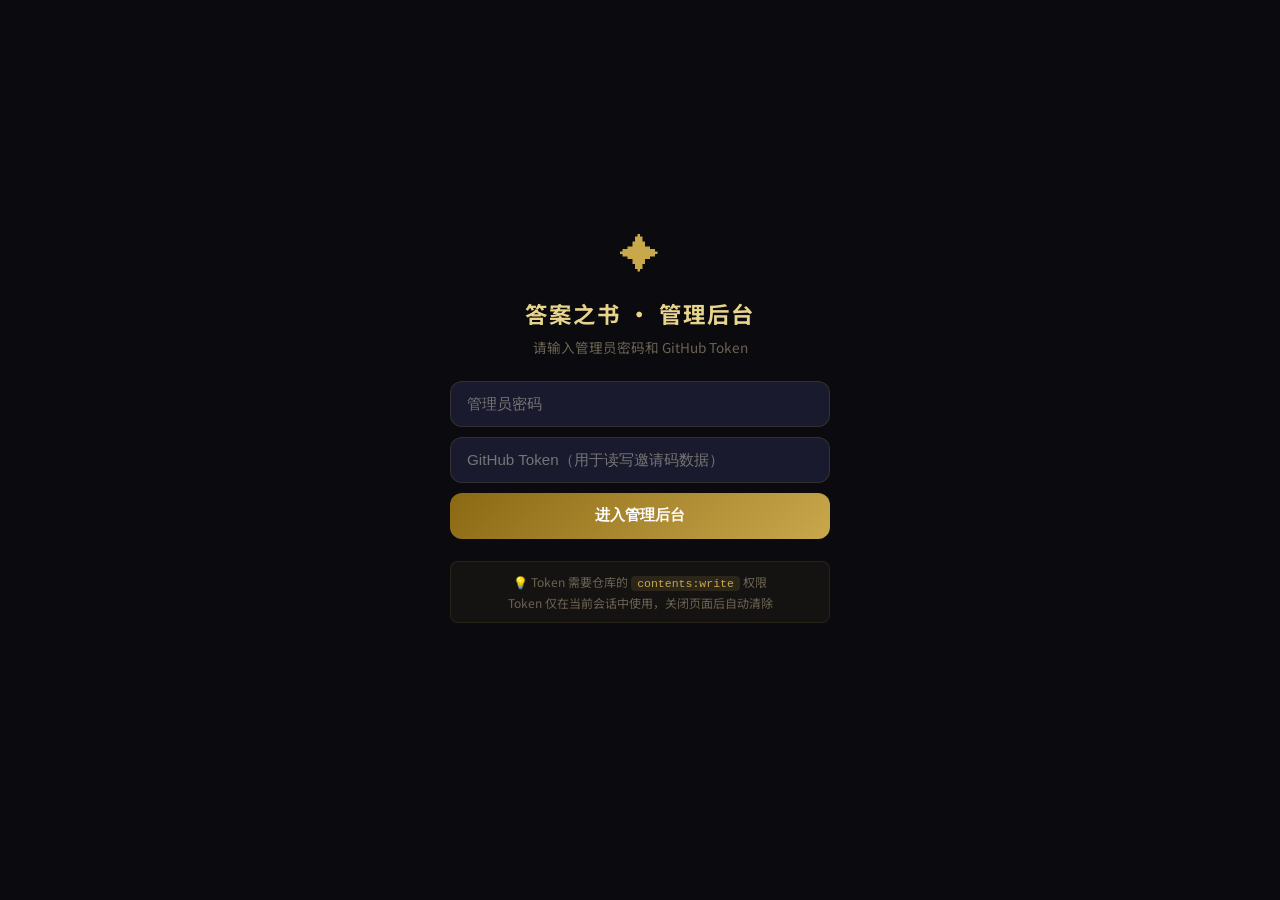
==== commit b81d567a: "Fix: improve token validation and error handling" ====
--- a/admin.html
+++ b/admin.html
@@ -186,13 +186,32 @@
                 return;
             }
 
-            // 验证 token 是否有效
-            errorEl.textContent = '正在验证 Token...';
+            // 验证 token 是否有效（测试写入权限，而非仅读取）
+            errorEl.textContent = '正在验证 Token 权限...';
             GitHubStore.setToken(token);
 
             try {
+                // 先测试读取
                 const { codes } = await GitHubStore.fetchCodes();
-                // Token 有效，保存到 session
+
+                // 再测试写入权限：使用 GitHub API 检查 token 的 scope
+                const scopeResp = await fetch('https://api.github.com/repos/kaynwang30-dev/answer-book', {
+                    headers: {
+                        'Authorization': `token ${token}`,
+                        'Accept': 'application/vnd.github.v3+json',
+                        'User-Agent': 'AnswerBook',
+                    }
+                });
+                if (!scopeResp.ok) {
+                    throw new Error(`Token 无效或无仓库访问权限 (${scopeResp.status})`);
+                }
+                // 检查权限：通过查看 push 权限
+                const repoInfo = await scopeResp.json();
+                if (!repoInfo.permissions || !repoInfo.permissions.push) {
+                    throw new Error('Token 缺少写入权限，请确保勾选了 repo 或 contents:write 权限');
+                }
+
+                // Token 有效且有写入权限，保存到 session
                 sessionStorage.setItem('admin_gh_token', token);
                 errorEl.textContent = '';
                 showPanel();
--- a/admin.css
+++ b/admin.css
@@ -1,340 +1,624 @@
-/* ============================================================
-   答案之书 · 管理后台样式
-   ============================================================ */
-:root {
-    --bg-deep: #0a0a0f;
-    --bg-surface: #12121a;
-    --bg-card: #1a1a2e;
-    --bg-card-hover: #222240;
-    --text-primary: #f0e6d3;
-    --text-secondary: #a09880;
-    --text-muted: #6b6352;
-    --gold: #c9a84c;
-    --gold-light: #e8d48b;
-    --gold-dark: #8b6914;
-    --border: rgba(201,168,76,0.15);
-    --green: #4ECDC4;
-    --red: #FF6B6B;
-    --orange: #FFB347;
-    --radius: 12px;
-    --font-sans: 'Noto Sans SC', -apple-system, BlinkMacSystemFont, sans-serif;
-    --font-mono: 'JetBrains Mono', 'Courier New', monospace;
-}
-
-* { box-sizing: border-box; margin: 0; padding: 0; }
-body {
-    font-family: var(--font-sans);
-    background: var(--bg-deep);
-    color: var(--text-primary);
-    min-height: 100vh;
-    -webkit-font-smoothing: antialiased;
-}
-
-/* ===== Login ===== */
-.admin-login {
-    display: flex;
-    align-items: center;
-    justify-content: center;
-    min-height: 100vh;
-    padding: 24px;
-}
-.admin-login-card {
-    text-align: center;
-    max-width: 380px;
-    width: 100%;
-}
-.admin-logo {
-    font-size: 2.5rem;
-    color: var(--gold);
-    margin-bottom: 16px;
-}
-.admin-login-card h1 {
-    font-size: 1.4rem;
-    color: var(--gold-light);
-    margin-bottom: 8px;
-    letter-spacing: 2px;
-}
-.admin-login-card > p {
-    color: var(--text-muted);
-    font-size: 0.85rem;
-    margin-bottom: 24px;
-}
-.admin-input-group {
-    display: flex;
-    gap: 8px;
-}
-.admin-input-group input {
-    flex: 1;
-    height: 46px;
-    background: var(--bg-card);
-    border: 1.5px solid var(--border);
-    border-radius: var(--radius);
-    padding: 0 16px;
-    color: var(--text-primary);
-    font-size: 0.95rem;
-    outline: none;
-    transition: border-color 0.3s;
-}
-.admin-input-group input:focus { border-color: var(--gold); }
-.admin-input-group button {
-    height: 46px;
-    padding: 0 24px;
-    background: linear-gradient(135deg, var(--gold-dark), var(--gold));
-    border: none;
-    border-radius: var(--radius);
-    color: #fff;
-    font-weight: 600;
-    cursor: pointer;
-    white-space: nowrap;
-    transition: all 0.2s;
-}
-.admin-input-group button:hover { opacity: 0.9; }
-.admin-error { color: var(--red); font-size: 0.8rem; margin-top: 10px; min-height: 20px; }
-
-@keyframes shake { 0%,100%{transform:translateX(0)} 20%{transform:translateX(-6px)} 40%{transform:translateX(6px)} 60%{transform:translateX(-4px)} 80%{transform:translateX(4px)} }
-.shake { animation: shake 0.4s ease; }
-
-/* ===== Panel ===== */
-.admin-panel {
-    max-width: 960px;
-    margin: 0 auto;
-    padding: 24px;
-}
-.admin-header {
-    display: flex;
-    align-items: center;
-    justify-content: space-between;
-    margin-bottom: 28px;
-    flex-wrap: wrap;
-    gap: 12px;
-}
-.admin-header-left {
-    display: flex;
-    align-items: center;
-    gap: 10px;
-}
-.admin-header-icon { font-size: 1.5rem; color: var(--gold); }
-.admin-header h1 {
-    font-size: 1.3rem;
-    color: var(--gold-light);
-    letter-spacing: 2px;
-}
-.admin-header-right { display: flex; gap: 10px; align-items: center; }
-.admin-link {
-    color: var(--text-secondary);
-    font-size: 0.85rem;
-    text-decoration: none;
-    padding: 8px 14px;
-    border-radius: 8px;
-    transition: all 0.2s;
-}
-.admin-link:hover { color: var(--gold-light); background: var(--bg-card); }
-.btn-logout {
-    background: var(--bg-card);
-    border: 1px solid var(--border);
-    color: var(--text-secondary);
-    padding: 8px 14px;
-    border-radius: 8px;
-    font-size: 0.85rem;
-    cursor: pointer;
-    transition: all 0.2s;
-}
-.btn-logout:hover { color: var(--red); border-color: rgba(255,107,107,0.3); }
-
-/* Stats */
-.stats-grid {
-    display: grid;
-    grid-template-columns: repeat(4, 1fr);
-    gap: 12px;
-    margin-bottom: 24px;
-}
-.stat-card {
-    background: var(--bg-card);
-    border: 1px solid var(--border);
-    border-radius: var(--radius);
-    padding: 20px;
-    text-align: center;
-}
-.stat-number {
-    font-size: 2rem;
-    font-weight: 700;
-    margin-bottom: 4px;
-    font-family: var(--font-mono);
-}
-.stat-label { font-size: 0.8rem; color: var(--text-muted); }
-.stat-card.total .stat-number { color: var(--gold-light); }
-.stat-card.unused .stat-number { color: var(--green); }
-.stat-card.used .stat-number { color: var(--text-secondary); }
-.stat-card.disabled .stat-number { color: var(--red); }
-
-/* Actions */
-.actions-bar {
-    display: flex;
-    align-items: center;
-    justify-content: space-between;
-    margin-bottom: 16px;
-    flex-wrap: wrap;
-    gap: 12px;
-}
-.actions-left { display: flex; gap: 8px; align-items: center; }
-.btn-generate {
-    height: 40px;
-    padding: 0 18px;
-    background: linear-gradient(135deg, var(--gold-dark), var(--gold));
-    border: none;
-    border-radius: 8px;
-    color: #fff;
-    font-size: 0.85rem;
-    font-weight: 600;
-    cursor: pointer;
-    display: flex;
-    align-items: center;
-    gap: 6px;
-    transition: all 0.2s;
-}
-.btn-generate:hover { opacity: 0.9; }
-.select-count {
-    height: 40px;
-    padding: 0 12px;
-    background: var(--bg-card);
-    border: 1px solid var(--border);
-    border-radius: 8px;
-    color: var(--text-primary);
-    font-size: 0.85rem;
-    cursor: pointer;
-    outline: none;
-}
-.filter-group { display: flex; gap: 4px; }
-.filter-btn {
-    padding: 8px 14px;
-    background: var(--bg-card);
-    border: 1px solid var(--border);
-    border-radius: 8px;
-    color: var(--text-muted);
-    font-size: 0.8rem;
-    cursor: pointer;
-    transition: all 0.2s;
-}
-.filter-btn:hover { color: var(--text-secondary); }
-.filter-btn.active {
-    background: rgba(201,168,76,0.1);
-    border-color: var(--gold);
-    color: var(--gold-light);
-}
-
-/* Table */
-.codes-table-wrapper {
-    background: var(--bg-card);
-    border: 1px solid var(--border);
-    border-radius: var(--radius);
-    overflow: hidden;
-    overflow-x: auto;
-}
-.codes-table {
-    width: 100%;
-    border-collapse: collapse;
-    font-size: 0.85rem;
-    min-width: 640px;
-}
-.codes-table th {
-    text-align: left;
-    padding: 14px 16px;
-    background: rgba(0,0,0,0.2);
-    color: var(--text-muted);
-    font-weight: 500;
-    font-size: 0.8rem;
-    letter-spacing: 1px;
-    text-transform: uppercase;
-    border-bottom: 1px solid var(--border);
-}
-.codes-table td {
-    padding: 12px 16px;
-    border-bottom: 1px solid rgba(255,255,255,0.03);
-}
-.code-row:hover td { background: rgba(201,168,76,0.03); }
-.td-num { color: var(--text-muted); width: 40px; }
-.td-code { font-family: var(--font-mono); letter-spacing: 1px; }
-.code-text { color: var(--gold-light); }
-.btn-copy-sm {
-    background: none;
-    border: none;
-    color: var(--text-muted);
-    cursor: pointer;
-    padding: 4px;
-    vertical-align: middle;
-    transition: color 0.2s;
-}
-.btn-copy-sm:hover { color: var(--gold); }
-.td-time { color: var(--text-muted); font-size: 0.8rem; font-family: var(--font-mono); }
-
-.status-badge {
-    display: inline-block;
-    padding: 4px 12px;
-    border-radius: 20px;
-    font-size: 0.75rem;
-    font-weight: 500;
-}
-.status-badge.unused { background: rgba(78,205,196,0.1); color: var(--green); }
-.status-badge.used { background: rgba(160,152,128,0.1); color: var(--text-secondary); }
-.status-badge.disabled { background: rgba(255,107,107,0.1); color: var(--red); }
-
-.td-actions { display: flex; gap: 6px; }
-.btn-action {
-    padding: 5px 12px;
-    border-radius: 6px;
-    font-size: 0.75rem;
-    cursor: pointer;
-    border: 1px solid;
-    background: transparent;
-    transition: all 0.2s;
-}
-.btn-action.disable { color: var(--orange); border-color: rgba(255,179,71,0.3); }
-.btn-action.disable:hover { background: rgba(255,179,71,0.1); }
-.btn-action.enable { color: var(--green); border-color: rgba(78,205,196,0.3); }
-.btn-action.enable:hover { background: rgba(78,205,196,0.1); }
-.btn-action.reset { color: var(--text-secondary); border-color: var(--border); }
-.btn-action.reset:hover { background: rgba(201,168,76,0.05); }
-.btn-action.delete { color: var(--red); border-color: rgba(255,107,107,0.3); }
-.btn-action.delete:hover { background: rgba(255,107,107,0.1); }
-
-.empty-state {
-    padding: 48px;
-    text-align: center;
-    color: var(--text-muted);
-}
-
-/* Toast */
-.toast-container {
-    position: fixed;
-    top: 24px;
-    left: 50%;
-    transform: translateX(-50%);
-    z-index: 9999;
-    display: flex;
-    flex-direction: column;
-    gap: 8px;
-    pointer-events: none;
-}
-.toast {
-    padding: 10px 20px;
-    background: var(--bg-card);
-    border: 1px solid var(--border);
-    border-radius: 8px;
-    color: var(--text-primary);
-    font-size: 0.85rem;
-    box-shadow: 0 4px 20px rgba(0,0,0,0.3);
-    opacity: 0;
-    transform: translateY(-8px);
-    transition: all 0.3s;
-    pointer-events: auto;
-}
-.toast.show { opacity: 1; transform: translateY(0); }
-
-/* Responsive */
-@media (max-width: 640px) {
-    .stats-grid { grid-template-columns: 1fr 1fr; }
-    .actions-bar { flex-direction: column; align-items: stretch; }
-    .actions-left, .actions-right { justify-content: center; flex-wrap: wrap; }
-    .admin-header { flex-direction: column; align-items: flex-start; }
-    .filter-group { flex-wrap: wrap; }
-}
+/* ============================================================
+   答案之书 · 管理后台样式
+   ============================================================ */
+:root {
+    --bg-deep: #0a0a0f;
+    --bg-surface: #12121a;
+    --bg-card: #1a1a2e;
+    --bg-card-hover: #222240;
+    --text-primary: #f0e6d3;
+    --text-secondary: #a09880;
+    --text-muted: #6b6352;
+    --gold: #c9a84c;
+    --gold-light: #e8d48b;
+    --gold-dark: #8b6914;
+    --border: rgba(201,168,76,0.15);
+    --green: #4ECDC4;
+    --red: #FF6B6B;
+    --orange: #FFB347;
+    --radius: 12px;
+    --font-sans: 'Noto Sans SC', -apple-system, BlinkMacSystemFont, sans-serif;
+    --font-mono: 'JetBrains Mono', 'Courier New', monospace;
+}
+
+* { box-sizing: border-box; margin: 0; padding: 0; }
+body {
+    font-family: var(--font-sans);
+    background: var(--bg-deep);
+    color: var(--text-primary);
+    min-height: 100vh;
+    -webkit-font-smoothing: antialiased;
+}
+
+/* ===== Login ===== */
+.admin-login {
+    display: flex;
+    align-items: center;
+    justify-content: center;
+    min-height: 100vh;
+    padding: 24px;
+}
+.admin-login-card {
+    text-align: center;
+    max-width: 380px;
+    width: 100%;
+}
+.admin-logo {
+    font-size: 2.5rem;
+    color: var(--gold);
+    margin-bottom: 16px;
+}
+.admin-login-card h1 {
+    font-size: 1.4rem;
+    color: var(--gold-light);
+    margin-bottom: 8px;
+    letter-spacing: 2px;
+}
+.admin-login-card > p {
+    color: var(--text-muted);
+    font-size: 0.85rem;
+    margin-bottom: 24px;
+}
+.admin-input-stack {
+    display: flex;
+    flex-direction: column;
+    gap: 10px;
+}
+.admin-input-group {
+    display: flex;
+    gap: 8px;
+}
+.admin-input-group input {
+    flex: 1;
+    height: 46px;
+    background: var(--bg-card);
+    border: 1.5px solid var(--border);
+    border-radius: var(--radius);
+    padding: 0 16px;
+    color: var(--text-primary);
+    font-size: 0.95rem;
+    outline: none;
+    transition: border-color 0.3s;
+    width: 100%;
+}
+.admin-input-group input:focus { border-color: var(--gold); }
+.btn-login-full {
+    height: 46px;
+    width: 100%;
+    background: linear-gradient(135deg, var(--gold-dark), var(--gold));
+    border: none;
+    border-radius: var(--radius);
+    color: #fff;
+    font-weight: 600;
+    font-size: 0.95rem;
+    cursor: pointer;
+    transition: all 0.2s;
+}
+.btn-login-full:hover { opacity: 0.9; transform: translateY(-1px); }
+.token-hint {
+    margin-top: 12px;
+    padding: 10px 14px;
+    background: rgba(201,168,76,0.06);
+    border: 1px solid rgba(201,168,76,0.1);
+    border-radius: 8px;
+}
+.token-hint p {
+    color: var(--text-muted);
+    font-size: 0.75rem;
+    line-height: 1.6;
+}
+.token-hint code {
+    background: rgba(201,168,76,0.12);
+    color: var(--gold);
+    padding: 1px 6px;
+    border-radius: 4px;
+    font-family: var(--font-mono);
+    font-size: 0.72rem;
+}
+.admin-error { color: var(--red); font-size: 0.8rem; margin-top: 10px; min-height: 20px; }
+
+@keyframes shake { 0%,100%{transform:translateX(0)} 20%{transform:translateX(-6px)} 40%{transform:translateX(6px)} 60%{transform:translateX(-4px)} 80%{transform:translateX(4px)} }
+.shake { animation: shake 0.4s ease; }
+
+/* ===== Panel ===== */
+.admin-panel {
+    max-width: 960px;
+    margin: 0 auto;
+    padding: 24px;
+}
+.admin-header {
+    display: flex;
+    align-items: center;
+    justify-content: space-between;
+    margin-bottom: 28px;
+    flex-wrap: wrap;
+    gap: 12px;
+}
+.admin-header-left {
+    display: flex;
+    align-items: center;
+    gap: 10px;
+}
+.admin-header-icon { font-size: 1.5rem; color: var(--gold); }
+.admin-header h1 {
+    font-size: 1.3rem;
+    color: var(--gold-light);
+    letter-spacing: 2px;
+}
+.admin-header-right { display: flex; gap: 10px; align-items: center; }
+.admin-link {
+    color: var(--text-secondary);
+    font-size: 0.85rem;
+    text-decoration: none;
+    padding: 8px 14px;
+    border-radius: 8px;
+    transition: all 0.2s;
+}
+.admin-link:hover { color: var(--gold-light); background: var(--bg-card); }
+.btn-logout {
+    background: var(--bg-card);
+    border: 1px solid var(--border);
+    color: var(--text-secondary);
+    padding: 8px 14px;
+    border-radius: 8px;
+    font-size: 0.85rem;
+    cursor: pointer;
+    transition: all 0.2s;
+}
+.btn-logout:hover { color: var(--red); border-color: rgba(255,107,107,0.3); }
+
+/* Stats */
+.stats-grid {
+    display: grid;
+    grid-template-columns: repeat(4, 1fr);
+    gap: 12px;
+    margin-bottom: 24px;
+}
+.stat-card {
+    background: var(--bg-card);
+    border: 1px solid var(--border);
+    border-radius: var(--radius);
+    padding: 20px;
+    text-align: center;
+}
+.stat-number {
+    font-size: 2rem;
+    font-weight: 700;
+    margin-bottom: 4px;
+    font-family: var(--font-mono);
+}
+.stat-label { font-size: 0.8rem; color: var(--text-muted); }
+.stat-card.total .stat-number { color: var(--gold-light); }
+.stat-card.unused .stat-number { color: var(--green); }
+.stat-card.used .stat-number { color: var(--text-secondary); }
+.stat-card.disabled .stat-number { color: var(--red); }
+
+/* Actions */
+.actions-bar {
+    display: flex;
+    align-items: center;
+    justify-content: space-between;
+    margin-bottom: 16px;
+    flex-wrap: wrap;
+    gap: 12px;
+}
+.actions-left { display: flex; gap: 8px; align-items: center; }
+.btn-generate {
+    height: 40px;
+    padding: 0 18px;
+    background: linear-gradient(135deg, var(--gold-dark), var(--gold));
+    border: none;
+    border-radius: 8px;
+    color: #fff;
+    font-size: 0.85rem;
+    font-weight: 600;
+    cursor: pointer;
+    display: flex;
+    align-items: center;
+    gap: 6px;
+    transition: all 0.2s;
+}
+.btn-generate:hover { opacity: 0.9; }
+.select-count {
+    height: 40px;
+    padding: 0 12px;
+    background: var(--bg-card);
+    border: 1px solid var(--border);
+    border-radius: 8px;
+    color: var(--text-primary);
+    font-size: 0.85rem;
+    cursor: pointer;
+    outline: none;
+}
+.filter-group { display: flex; gap: 4px; }
+.filter-btn {
+    padding: 8px 14px;
+    background: var(--bg-card);
+    border: 1px solid var(--border);
+    border-radius: 8px;
+    color: var(--text-muted);
+    font-size: 0.8rem;
+    cursor: pointer;
+    transition: all 0.2s;
+}
+.filter-btn:hover { color: var(--text-secondary); }
+.filter-btn.active {
+    background: rgba(201,168,76,0.1);
+    border-color: var(--gold);
+    color: var(--gold-light);
+}
+
+/* Table */
+.codes-table-wrapper {
+    background: var(--bg-card);
+    border: 1px solid var(--border);
+    border-radius: var(--radius);
+    overflow: hidden;
+    overflow-x: auto;
+}
+.codes-table {
+    width: 100%;
+    border-collapse: collapse;
+    font-size: 0.85rem;
+    min-width: 640px;
+}
+.codes-table th {
+    text-align: left;
+    padding: 14px 16px;
+    background: rgba(0,0,0,0.2);
+    color: var(--text-muted);
+    font-weight: 500;
+    font-size: 0.8rem;
+    letter-spacing: 1px;
+    text-transform: uppercase;
+    border-bottom: 1px solid var(--border);
+}
+.codes-table td {
+    padding: 12px 16px;
+    border-bottom: 1px solid rgba(255,255,255,0.03);
+}
+.code-row:hover td { background: rgba(201,168,76,0.03); }
+.td-num { color: var(--text-muted); width: 40px; }
+.td-code { font-family: var(--font-mono); letter-spacing: 1px; }
+.code-text { color: var(--gold-light); }
+.btn-copy-sm {
+    background: none;
+    border: none;
+    color: var(--text-muted);
+    cursor: pointer;
+    padding: 4px;
+    vertical-align: middle;
+    transition: color 0.2s;
+}
+.btn-copy-sm:hover { color: var(--gold); }
+.td-time { color: var(--text-muted); font-size: 0.8rem; font-family: var(--font-mono); }
+
+.status-badge {
+    display: inline-block;
+    padding: 4px 12px;
+    border-radius: 20px;
+    font-size: 0.75rem;
+    font-weight: 500;
+}
+.status-badge.unused { background: rgba(78,205,196,0.1); color: var(--green); }
+.status-badge.used { background: rgba(160,152,128,0.1); color: var(--text-secondary); }
+.status-badge.disabled { background: rgba(255,107,107,0.1); color: var(--red); }
+
+.td-actions { display: flex; gap: 6px; }
+.btn-action {
+    padding: 5px 12px;
+    border-radius: 6px;
+    font-size: 0.75rem;
+    cursor: pointer;
+    border: 1px solid;
+    background: transparent;
+    transition: all 0.2s;
+}
+.btn-action.disable { color: var(--orange); border-color: rgba(255,179,71,0.3); }
+.btn-action.disable:hover { background: rgba(255,179,71,0.1); }
+.btn-action.enable { color: var(--green); border-color: rgba(78,205,196,0.3); }
+.btn-action.enable:hover { background: rgba(78,205,196,0.1); }
+.btn-action.reset { color: var(--text-secondary); border-color: var(--border); }
+.btn-action.reset:hover { background: rgba(201,168,76,0.05); }
+.btn-action.delete { color: var(--red); border-color: rgba(255,107,107,0.3); }
+.btn-action.delete:hover { background: rgba(255,107,107,0.1); }
+
+.empty-state {
+    padding: 48px;
+    text-align: center;
+    color: var(--text-muted);
+}
+.empty-hint {
+    font-size: 0.8rem;
+    margin-top: 8px;
+    color: var(--text-muted);
+    opacity: 0.6;
+}
+
+/* ===== Admin Badge ===== */
+.admin-badge {
+    font-size: 0.7rem;
+    padding: 3px 10px;
+    border-radius: 20px;
+    background: rgba(78,205,196,0.1);
+    color: var(--green);
+    border: 1px solid rgba(78,205,196,0.2);
+    white-space: nowrap;
+}
+
+/* ===== Admin Hint ===== */
+.admin-hint {
+    color: var(--text-muted);
+    font-size: 0.75rem;
+    margin-top: 8px;
+    opacity: 0.7;
+}
+
+/* ===== Config Panel ===== */
+.config-panel {
+    background: var(--bg-card);
+    border: 1px solid var(--border);
+    border-radius: var(--radius);
+    padding: 24px;
+    margin-bottom: 24px;
+}
+.config-panel h3 {
+    color: var(--gold-light);
+    font-size: 0.95rem;
+    margin-bottom: 8px;
+}
+.config-desc {
+    color: var(--text-muted);
+    font-size: 0.8rem;
+    margin-bottom: 14px;
+    line-height: 1.5;
+}
+.config-input-group {
+    display: flex;
+    gap: 8px;
+}
+.config-input-group input {
+    flex: 1;
+    height: 40px;
+    background: var(--bg-deep);
+    border: 1px solid var(--border);
+    border-radius: 8px;
+    padding: 0 14px;
+    color: var(--text-primary);
+    font-size: 0.85rem;
+    font-family: var(--font-mono);
+    outline: none;
+    transition: border-color 0.3s;
+}
+.config-input-group input:focus { border-color: var(--gold); }
+.config-input-group button {
+    height: 40px;
+    padding: 0 20px;
+    background: linear-gradient(135deg, var(--gold-dark), var(--gold));
+    border: none;
+    border-radius: 8px;
+    color: #fff;
+    font-weight: 600;
+    font-size: 0.85rem;
+    cursor: pointer;
+    white-space: nowrap;
+}
+.config-status {
+    font-size: 0.8rem;
+    margin-top: 8px;
+    color: var(--text-secondary);
+    min-height: 20px;
+}
+.btn-init {
+    height: 40px;
+    padding: 0 20px;
+    background: rgba(78,205,196,0.15);
+    border: 1px solid rgba(78,205,196,0.3);
+    border-radius: 8px;
+    color: var(--green);
+    font-weight: 600;
+    font-size: 0.85rem;
+    cursor: pointer;
+    transition: all 0.2s;
+}
+.btn-init:hover { background: rgba(78,205,196,0.25); }
+
+/* ===== Button Config/Refresh ===== */
+.btn-config, .btn-refresh {
+    background: var(--bg-card);
+    border: 1px solid var(--border);
+    color: var(--text-secondary);
+    padding: 6px 10px;
+    border-radius: 8px;
+    font-size: 0.9rem;
+    cursor: pointer;
+    transition: all 0.2s;
+}
+.btn-config:hover, .btn-refresh:hover { color: var(--gold); border-color: var(--gold); }
+
+/* ===== Loading Bar ===== */
+.loading-bar {
+    display: flex;
+    align-items: center;
+    gap: 12px;
+    padding: 10px 16px;
+    background: rgba(201,168,76,0.05);
+    border: 1px solid rgba(201,168,76,0.1);
+    border-radius: 8px;
+    margin-bottom: 16px;
+}
+.loading-bar-inner {
+    width: 18px;
+    height: 18px;
+    border: 2px solid var(--border);
+    border-top-color: var(--gold);
+    border-radius: 50%;
+    animation: spin 0.8s linear infinite;
+}
+@keyframes spin { to { transform: rotate(360deg); } }
+.loading-bar-text {
+    font-size: 0.8rem;
+    color: var(--text-muted);
+}
+
+/* Toast */
+.toast-container {
+    position: fixed;
+    top: 24px;
+    left: 50%;
+    transform: translateX(-50%);
+    z-index: 9999;
+    display: flex;
+    flex-direction: column;
+    gap: 8px;
+    pointer-events: none;
+}
+.toast {
+    padding: 10px 20px;
+    background: var(--bg-card);
+    border: 1px solid var(--border);
+    border-radius: 8px;
+    color: var(--text-primary);
+    font-size: 0.85rem;
+    box-shadow: 0 4px 20px rgba(0,0,0,0.3);
+    opacity: 0;
+    transform: translateY(-8px);
+    transition: all 0.3s;
+    pointer-events: auto;
+}
+.toast.show { opacity: 1; transform: translateY(0); }
+
+/* Loading overlay */
+.admin-loading {
+    display: flex;
+    align-items: center;
+    justify-content: center;
+    gap: 12px;
+    padding: 16px;
+    margin-bottom: 16px;
+    background: rgba(201,168,76,0.06);
+    border: 1px solid rgba(201,168,76,0.1);
+    border-radius: var(--radius);
+}
+.loading-spinner {
+    width: 20px;
+    height: 20px;
+    border: 2.5px solid rgba(201,168,76,0.2);
+    border-top-color: var(--gold);
+    border-radius: 50%;
+    animation: spin 0.8s linear infinite;
+}
+@keyframes spin { to { transform: rotate(360deg); } }
+.admin-loading p {
+    color: var(--text-secondary);
+    font-size: 0.85rem;
+}
+
+/* Sync badge */
+.sync-badge {
+    font-size: 0.7rem;
+    padding: 3px 10px;
+    background: rgba(78,205,196,0.1);
+    color: var(--green);
+    border: 1px solid rgba(78,205,196,0.2);
+    border-radius: 20px;
+    letter-spacing: 0.5px;
+}
+
+/* Refresh button */
+.btn-refresh {
+    display: flex;
+    align-items: center;
+    gap: 5px;
+    height: 36px;
+    padding: 0 14px;
+    background: var(--bg-card);
+    border: 1px solid var(--border);
+    border-radius: 8px;
+    color: var(--text-secondary);
+    font-size: 0.8rem;
+    cursor: pointer;
+    transition: all 0.2s;
+}
+.btn-refresh:hover { color: var(--gold); border-color: rgba(201,168,76,0.3); }
+
+/* Init preset codes button */
+.btn-init-codes {
+    height: 40px;
+    padding: 0 14px;
+    background: var(--bg-card);
+    border: 1px solid var(--border);
+    border-radius: 8px;
+    color: var(--text-secondary);
+    font-size: 0.8rem;
+    cursor: pointer;
+    transition: all 0.2s;
+}
+.btn-init-codes:hover { color: var(--gold); border-color: rgba(201,168,76,0.3); }
+
+/* Device tag */
+.td-device { font-size: 0.7rem; max-width: 120px; }
+.device-tag {
+    display: inline-block;
+    padding: 2px 8px;
+    background: rgba(160,152,128,0.1);
+    border-radius: 4px;
+    color: var(--text-muted);
+    font-family: var(--font-mono);
+    font-size: 0.7rem;
+    word-break: break-all;
+}
+
+/* Empty state hint */
+.empty-hint {
+    color: var(--text-muted);
+    font-size: 0.8rem;
+    margin-top: 8px;
+    opacity: 0.7;
+}
+
+/* Batch actions */
+.batch-actions {
+    display: flex;
+    align-items: center;
+    gap: 10px;
+    margin-top: 16px;
+    padding: 12px 16px;
+    background: var(--bg-card);
+    border: 1px solid var(--border);
+    border-radius: var(--radius);
+    flex-wrap: wrap;
+}
+.batch-info {
+    display: flex;
+    align-items: center;
+    gap: 6px;
+    color: var(--text-muted);
+    font-size: 0.8rem;
+    margin-right: 8px;
+}
+.btn-batch {
+    height: 34px;
+    padding: 0 14px;
+    background: transparent;
+    border: 1px solid var(--border);
+    border-radius: 8px;
+    color: var(--text-secondary);
+    font-size: 0.8rem;
+    cursor: pointer;
+    transition: all 0.2s;
+}
+.btn-batch:hover { color: var(--gold); border-color: rgba(201,168,76,0.3); background: rgba(201,168,76,0.05); }
+
+/* Toast types */
+.toast.toast-error { border-color: rgba(255,107,107,0.3); color: var(--red); }
+.toast.toast-warn { border-color: rgba(255,179,71,0.3); color: var(--orange); }
+
+/* Responsive */
+@media (max-width: 640px) {
+    .stats-grid { grid-template-columns: 1fr 1fr; }
+    .actions-bar { flex-direction: column; align-items: stretch; }
+    .actions-left, .actions-right { justify-content: center; flex-wrap: wrap; }
+    .admin-header { flex-direction: column; align-items: flex-start; }
+    .filter-group { flex-wrap: wrap; }
+}
